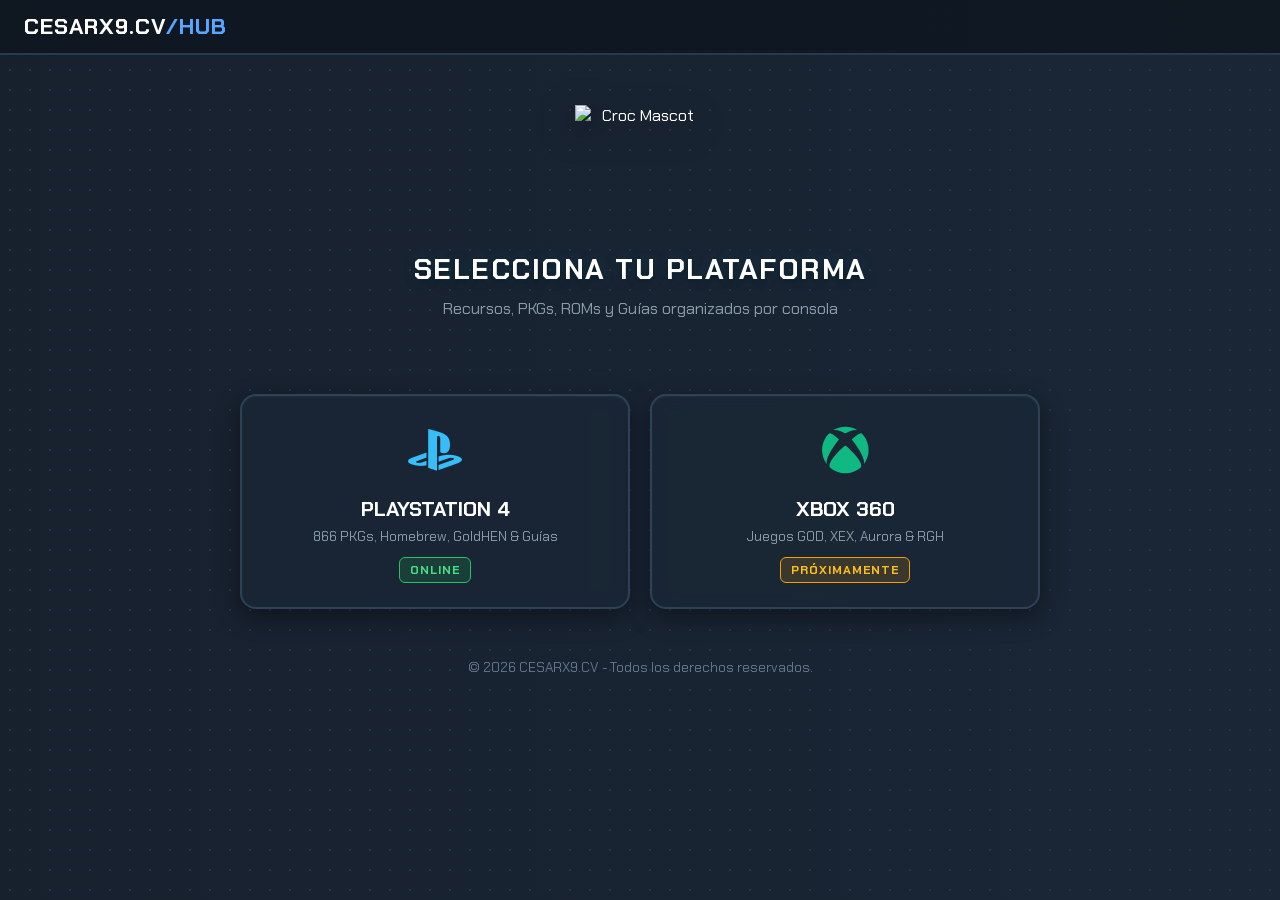
==== index.html @ 8a4fa2ce "Initial commit" ====
<!DOCTYPE html>
<html lang="es">

<head>
    <meta charset="UTF-8">
    <meta name="viewport" content="width=device-width, initial-scale=1.0">
    <title>CESARX9.CV | Multi-System Hub</title>
    <link rel="preconnect" href="https://fonts.googleapis.com">
    <link rel="preconnect" href="https://fonts.gstatic.com" crossorigin>
    <link href="https://fonts.googleapis.com/css2?family=Chakra+Petch:wght@600;700&display=swap" rel="stylesheet">
    <link rel="stylesheet" href="https://cdnjs.cloudflare.com/ajax/libs/font-awesome/6.4.0/css/all.min.css">
    <link rel="stylesheet" href="styles.css">
</head>

<body>

    <header class="top-bar">
        <div class="logo">
            CESARX9.CV<span>/HUB</span>
        </div>
    </header>

    <main class="main-layout">
        <section class="hero-section">
            <div class="mascot-container">
                <img src="https://api.iconify.design/emojione-v1:crocodile.svg" alt="Croc Mascot" class="mascot-img">
            </div>
            <h1 class="hero-title">SELECCIONA TU PLATAFORMA</h1>
            <p style="color: #8a9ba8; margin-top: -15px; margin-bottom: 30px;">Recursos, PKGs, ROMs y Guías organizados
                por consola</p>
        </section>

        <!-- Tarjetas de Selección de Consola -->
        <div class="systems-grid">

            <!-- Tarjeta PS4 -->
            <a href="ps4/index.html" class="system-card ps4-card">
                <div class="system-icon">
                    <i class="fa-brands fa-playstation"></i>
                </div>
                <div class="system-info">
                    <h2>PLAYSTATION 4</h2>
                    <p>866 PKGs, Homebrew, GoldHEN & Guías</p>
                </div>
                <span class="system-status active-status">ONLINE</span>
            </a>

            <!-- Tarjeta Xbox 360 -->
            <a href="#" class="system-card x360-card">
                <div class="system-icon">
                    <i class="fa-brands fa-xbox"></i>
                </div>
                <div class="system-info">
                    <h2>XBOX 360</h2>
                    <p>Juegos GOD, XEX, Aurora & RGH</p>
                </div>
                <span class="system-status coming-status">PRÓXIMAMENTE</span>
            </a>

        </div>
    </main>

    <footer class="site-footer">
        <p>© 2026 CESARX9.CV - Todos los derechos reservados.</p>
    </footer>

</body>

</html>
---- styles.css ----
:root {
  --bg-color: #17212e;
  --card-bg: #1e2d3d;
  --card-border: #2c3e50;
  --accent-blue: #3b82f6;
  --button-blue: #4a86e8;
  --text-main: #ffffff;
  --text-muted: #8a9ba8;
}

* {
  box-sizing: border-box;
  margin: 0;
  padding: 0;
}

body {
  background-color: var(--bg-color);
  color: var(--text-main);
  font-family: 'Chakra Petch', sans-serif;
  min-height: 100vh;
  background-image:
    radial-gradient(#253548 1px, transparent 1px),
    linear-gradient(to right, #17212e 0%, #1a2636 100%);
  background-size: 20px 20px, 100% 100%;
}

.top-bar {
  display: flex;
  justify-content: space-between;
  align-items: center;
  padding: 12px 24px;
  background-color: rgba(15, 23, 33, 0.9);
  border-bottom: 2px solid #2a3a4e;
}

.logo {
  font-size: 1.4rem;
  font-weight: 700;
  letter-spacing: 1px;
}

.logo span {
  color: #58a6ff;
}

.top-icons {
  display: flex;
  align-items: center;
  gap: 16px;
}

.font-icon {
  font-size: 1.2rem;
  color: #a0aec0;
  cursor: pointer;
  transition: color 0.2s;
  display: flex;
  align-items: center;
}

.font-icon:hover {
  color: #ffffff;
}

.avatar-small {
  display: flex;
  align-items: center;
  justify-content: center;
  width: 32px;
  height: 32px;
}

.avatar-small img {
  width: 100%;
  height: 100%;
  object-fit: cover;
  border-radius: 50%;
  border: 2px solid #38bdf8;
  display: block;
}

.main-layout {
  max-width: 1000px;
  margin: 0 auto;
  padding: 20px;
}

.hero-section {
  position: relative;
  text-align: center;
  padding: 30px 0 20px;
  margin-bottom: 25px;
}

.decor {
  position: absolute;
  color: #f59e0b;
  opacity: 0.8;
  font-size: 1.8rem;
  filter: drop-shadow(0 0 6px rgba(245, 158, 11, 0.4));
}

.star-left {
  top: 10px;
  left: 5%;
  font-size: 2.2rem;
}

.star-right {
  top: 60px;
  right: 8%;
  font-size: 1.8rem;
}

.dpad-left {
  top: 80px;
  left: 8%;
  color: #475569;
  font-size: 2rem;
}

.dpad-right {
  top: 120px;
  right: 5%;
  color: #475569;
  font-size: 2rem;
}

.mascot-container {
  display: flex;
  justify-content: center;
  align-items: center;
  margin-bottom: 15px;
}

.mascot-img {
  width: 130px;
  height: 130px;
  filter: drop-shadow(0 8px 16px rgba(0, 0, 0, 0.5));
  transition: transform 0.3s ease;
}

.mascot-img:hover {
  transform: scale(1.08) rotate(-3deg);
}

.hero-title {
  font-size: 1.8rem;
  font-weight: 700;
  letter-spacing: 1.5px;
  color: #ffffff;
  text-shadow: 0 2px 8px rgba(0, 0, 0, 0.8), 0 0 12px rgba(56, 189, 248, 0.3);
  margin-bottom: 25px;
  text-transform: uppercase;
}

.action-buttons-bar {
  display: grid;
  grid-template-columns: repeat(3, 1fr);
  gap: 15px;
  background: rgba(26, 39, 54, 0.75);
  backdrop-filter: blur(8px);
  -webkit-backdrop-filter: blur(8px);
  padding: 16px;
  border-radius: 16px;
  border: 2px solid #2e4156;
  box-shadow: inset 0 1px 2px rgba(255, 255, 255, 0.05), 0 8px 24px rgba(0, 0, 0, 0.4);
}

.nav-btn {
  display: flex;
  align-items: center;
  justify-content: center;
  gap: 12px;
  background: linear-gradient(180deg, #233547 0%, #1a2837 100%);
  border: 1.5px solid #3a5068;
  border-radius: 8px;
  padding: 12px 16px;
  color: #ffffff;
  text-decoration: none;
  font-weight: 700;
  font-size: 1.1rem;
  transition: all 0.2s ease;
  cursor: pointer;
}

.nav-btn i {
  font-size: 1.4rem;
  color: #38bdf8;
}

.nav-btn:hover {
  background: linear-gradient(180deg, #2c4259 0%, #203144 100%);
  border-color: #38bdf8;
  transform: translateY(-2px);
  box-shadow: 0 4px 12px rgba(56, 189, 248, 0.2);
}

.btn-kofi i {
  color: #ef4444;
}

.btn-text {
  display: flex;
  flex-direction: column;
  align-items: flex-start;
  line-height: 1.1;
}

.btn-title {
  font-size: 1.05rem;
}

.btn-subtitle {
  font-size: 0.65rem;
  color: var(--text-muted);
  font-weight: 600;
}

@media (max-width: 680px) {
  .action-buttons-bar {
    grid-template-columns: 1fr;
  }

  .hero-title {
    font-size: 1.3rem;
  }
}

.resources-section {
  margin-top: 10px;
}

.resources-container {
  background: rgba(26, 39, 54, 0.75);
  backdrop-filter: blur(8px);
  -webkit-backdrop-filter: blur(8px);
  border: 2px solid #2e4156;
  border-radius: 16px;
  padding: 24px;
  margin-bottom: 25px;
  box-shadow: inset 0 1px 2px rgba(255, 255, 255, 0.05), 0 8px 24px rgba(0, 0, 0, 0.4);
}

.section-title {
  font-size: 1.4rem;
  color: #ffffff;
  margin-bottom: 20px;
  letter-spacing: 1px;
}

.pkg-grid {
  display: grid;
  grid-template-columns: repeat(3, 1fr);
  gap: 16px;
}

.pkg-card {
  background-color: rgba(15, 23, 33, 0.85);
  border: 1.5px solid #2c3e50;
  border-radius: 12px;
  padding: 12px;
  display: flex;
  flex-direction: column;
  gap: 12px;
  box-shadow: 0 4px 10px rgba(0, 0, 0, 0.3);
}

.pkg-info {
  display: flex;
  align-items: center;
  gap: 12px;
}

.pkg-thumb {
  width: 65px;
  height: 65px;
  border-radius: 8px;
  object-fit: cover;
  border: 1px solid #3a5068;
}

.pkg-details {
  display: flex;
  flex-direction: column;
  gap: 4px;
}

.pkg-details h3 {
  font-size: 0.95rem;
  color: #ffffff;
  font-weight: 700;
}

.pkg-size {
  font-size: 0.8rem;
  color: #8a9ba8;
}

.btn-link {
  width: 100%;
  background: linear-gradient(180deg, #3b82f6 0%, #2563eb 100%);
  color: #ffffff;
  border: 1px solid #60a5fa;
  border-radius: 6px;
  padding: 8px;
  font-family: 'Chakra Petch', sans-serif;
  font-weight: 700;
  font-size: 0.9rem;
  cursor: pointer;
  transition: all 0.2s ease;
  box-shadow: 0 2px 6px rgba(37, 99, 235, 0.4);
}

.btn-link:hover {
  background: linear-gradient(180deg, #60a5fa 0%, #3b82f6 100%);
  transform: translateY(-1px);
  box-shadow: 0 4px 12px rgba(59, 130, 246, 0.5);
}

.info-banner {
  background: rgba(26, 39, 54, 0.75);
  backdrop-filter: blur(8px);
  -webkit-backdrop-filter: blur(8px);
  border: 2px solid #2e4156;
  border-radius: 12px;
  padding: 24px;
  text-align: center;
  margin-bottom: 25px;
}

.stars-row {
  color: #f59e0b;
  font-size: 1.2rem;
  margin-bottom: 10px;
  display: flex;
  justify-content: center;
  gap: 6px;
}

.info-banner p {
  color: #cbd5e1;
  font-size: 1rem;
  line-height: 1.5;
}

.kofi-banner-card {
  background: rgba(26, 39, 54, 0.75);
  backdrop-filter: blur(8px);
  -webkit-backdrop-filter: blur(8px);
  border: 2px solid #2e4156;
  border-radius: 12px;
  padding: 30px;
  display: flex;
  flex-direction: column;
  align-items: center;
  justify-content: center;
  gap: 12px;
  cursor: pointer;
  transition: all 0.2s ease;
}

.kofi-banner-card:hover {
  border-color: #ef4444;
  transform: translateY(-2px);
  box-shadow: 0 6px 20px rgba(239, 68, 68, 0.2);
}

.kofi-icon {
  font-size: 2.8rem;
  color: #ef4444;
  filter: drop-shadow(0 2px 6px rgba(239, 68, 68, 0.4));
}

.kofi-banner-card h3 {
  font-size: 1.3rem;
  color: #ffffff;
  letter-spacing: 1px;
}

@media (max-width: 768px) {
  .pkg-grid {
    grid-template-columns: repeat(2, 1fr);
  }
}

@media (max-width: 480px) {
  .pkg-grid {
    grid-template-columns: 1fr;
  }
}

.modal-overlay {
  position: fixed;
  top: 0;
  left: 0;
  width: 100%;
  height: 100%;
  background: rgba(0, 0, 0, 0.75);
  backdrop-filter: blur(5px);
  display: flex;
  justify-content: center;
  align-items: center;
  opacity: 0;
  pointer-events: none;
  transition: opacity 0.25s ease;
  z-index: 1000;
}

.modal-overlay.active {
  opacity: 1;
  pointer-events: auto;
}

.modal-content {
  background: #1a2736;
  border: 2px solid #2e4156;
  border-radius: 16px;
  padding: 24px;
  width: 90%;
  max-width: 420px;
  position: relative;
  box-shadow: 0 10px 30px rgba(0, 0, 0, 0.5);
}

.modal-close {
  position: absolute;
  top: 12px;
  right: 16px;
  background: none;
  border: none;
  color: #8a9ba8;
  font-size: 1.5rem;
  cursor: pointer;
}

.modal-close:hover {
  color: #ffffff;
}

#modal-title {
  color: #ffffff;
  margin-bottom: 6px;
  font-size: 1.2rem;
}

.modal-subtitle {
  color: #8a9ba8;
  font-size: 0.85rem;
  margin-bottom: 18px;
}

.links-list {
  display: flex;
  flex-direction: column;
  gap: 10px;
}

.download-link {
  display: flex;
  align-items: center;
  gap: 10px;
  background: #233547;
  border: 1px solid #3a5068;
  color: #38bdf8;
  padding: 10px 14px;
  border-radius: 8px;
  text-decoration: none;
  font-weight: 700;
  font-size: 0.9rem;
  transition: all 0.2s ease;
}

.download-link:hover {
  background: #2c4259;
  border-color: #38bdf8;
  color: #ffffff;
}

/* Footer */
.site-footer {
  text-align: center;
  padding: 30px 0 10px;
  color: #64748b;
  font-size: 0.85rem;
}

.search-box {
  position: relative;
  width: 100%;
  margin-bottom: 20px;
}

.search-icon {
  position: absolute;
  left: 14px;
  top: 50%;
  transform: translateY(-50%);
  color: #8a9ba8;
  font-size: 1rem;
  pointer-events: none;
}

#search-guides,
#search-input {
  width: 100%;
  box-sizing: border-box;
  padding: 12px 14px 12px 42px;
  background: rgba(15, 23, 33, 0.9);
  border: 1.5px solid #2e4156;
  border-radius: 10px;
  color: #ffffff;
  font-family: 'Chakra Petch', sans-serif;
  font-size: 0.95rem;
  outline: none;
  transition: border-color 0.2s ease;
}

#search-guides:focus,
#search-input:focus {
  border-color: #38bdf8;
  box-shadow: 0 0 10px rgba(56, 189, 248, 0.2);
}

.no-results {
  grid-column: 1 / -1;
  text-align: center;
  color: #8a9ba8;
  padding: 20px 0;
  font-size: 0.95rem;
}

.guides-grid {
  display: grid;
  grid-template-columns: repeat(2, 1fr);
  gap: 20px;
}

.guide-card {
  background-color: rgba(15, 23, 33, 0.85);
  border: 1.5px solid #2c3e50;
  border-radius: 12px;
  padding: 18px;
  display: flex;
  flex-direction: column;
  justify-content: space-between;
  gap: 12px;
}

.guide-header {
  display: flex;
  justify-content: space-between;
  align-items: center;
}

.guide-icon {
  font-size: 1.5rem;
  color: #38bdf8;
}

.guide-badge {
  background-color: #1e293b;
  color: #a0aec0;
  border: 1px solid #3a5068;
  font-size: 0.75rem;
  padding: 2px 8px;
  border-radius: 4px;
}

.guide-card h3 {
  font-size: 1.05rem;
  color: #ffffff;
}

.guide-card p {
  font-size: 0.85rem;
  color: #8a9ba8;
  line-height: 1.4;
}

.guide-footer {
  display: flex;
  justify-content: space-between;
  align-items: center;
  margin-top: 5px;
}

.read-time {
  font-size: 0.8rem;
  color: #64748b;
}

.btn-read {
  width: auto;
  padding: 6px 16px;
}

@media (max-width: 680px) {
  .guides-grid {
    grid-template-columns: 1fr;
  }
}

.systems-grid {
  display: grid;
  grid-template-columns: repeat(2, 1fr);
  gap: 20px;
  max-width: 800px;
  margin: 0 auto;
}

.system-card {
  background: rgba(26, 39, 54, 0.75);
  backdrop-filter: blur(8px);
  -webkit-backdrop-filter: blur(8px);
  border: 2px solid #2e4156;
  border-radius: 16px;
  padding: 24px;
  display: flex;
  flex-direction: column;
  align-items: center;
  text-align: center;
  gap: 12px;
  text-decoration: none;
  color: #ffffff;
  transition: all 0.25s ease;
  position: relative;
  box-shadow: inset 0 1px 2px rgba(255, 255, 255, 0.05), 0 8px 24px rgba(0, 0, 0, 0.4);
}

.system-card:hover {
  transform: translateY(-4px);
  border-color: #38bdf8;
  box-shadow: 0 10px 28px rgba(56, 189, 248, 0.25);
}

.system-icon {
  font-size: 3rem;
  color: #38bdf8;
}

.x360-card:hover {
  border-color: #10b981;
  box-shadow: 0 10px 28px rgba(16, 185, 129, 0.25);
}

.x360-card .system-icon {
  color: #10b981;
}

.system-info h2 {
  font-size: 1.3rem;
  margin-bottom: 6px;
}

.system-info p {
  font-size: 0.85rem;
  color: #8a9ba8;
}

.system-status {
  font-size: 0.75rem;
  font-weight: 700;
  padding: 4px 10px;
  border-radius: 6px;
  letter-spacing: 1px;
}

.active-status {
  background-color: rgba(34, 197, 94, 0.15);
  color: #4ade80;
  border: 1px solid #22c55e;
}

.coming-status {
  background-color: rgba(245, 158, 11, 0.15);
  color: #fbbf24;
  border: 1px solid #f59e0b;
}

@media (max-width: 600px) {
  .systems-grid {
    grid-template-columns: 1fr;
  }
}
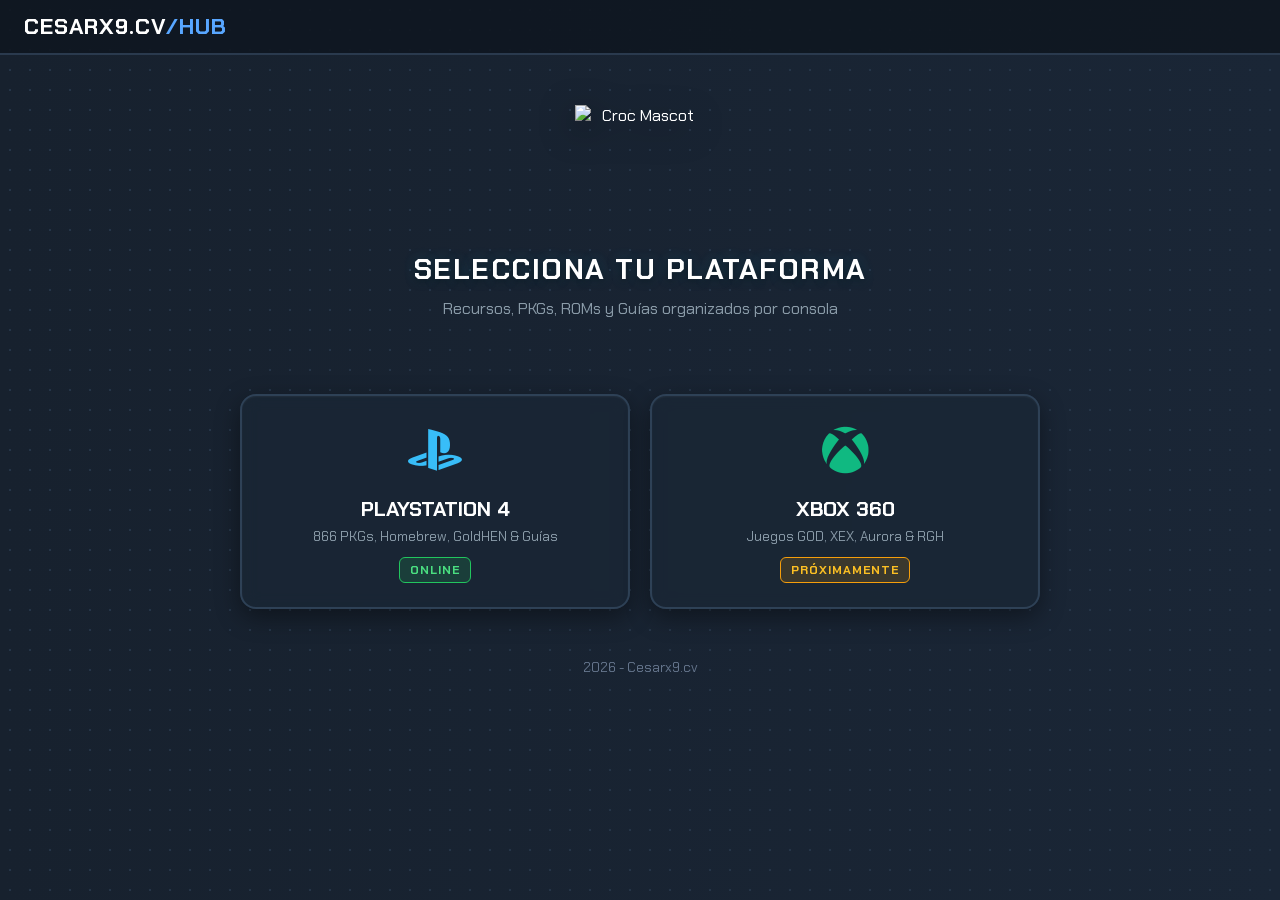
==== commit c01ae036: "fix: sync local CNAME and UI updates" ====
--- a/index.html
+++ b/index.html
@@ -61,7 +61,7 @@
     </main>
 
     <footer class="site-footer">
-        <p>© 2026 CESARX9.CV - Todos los derechos reservados.</p>
+        <p>2026 - Cesarx9.cv</p>
     </footer>
 
 </body>
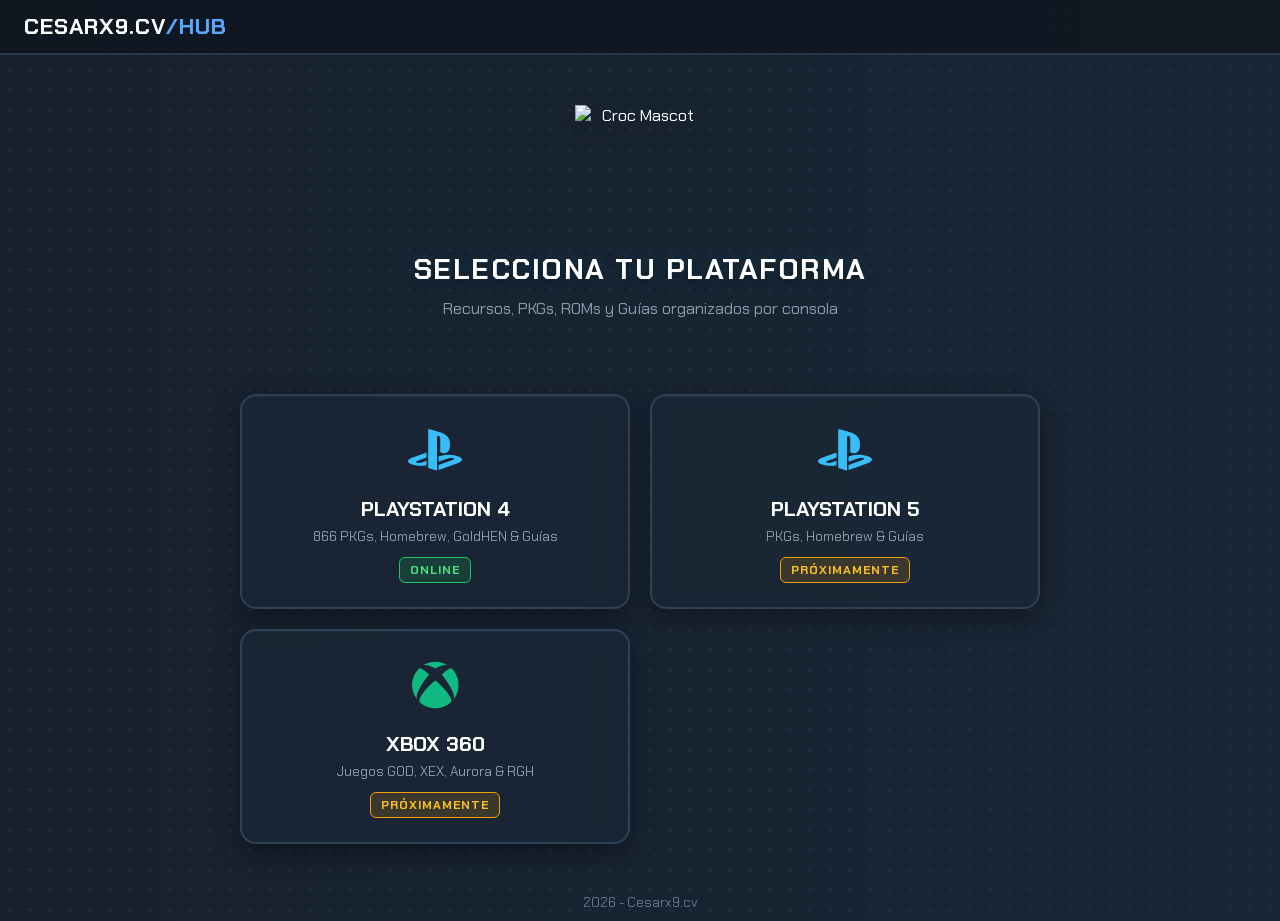
==== commit 35d0dba4: "updated games.js" ====
--- a/index.html
+++ b/index.html
@@ -1,39 +1,31 @@
 <!DOCTYPE html>
 <html lang="es">
-
 <head>
     <meta charset="UTF-8">
     <meta name="viewport" content="width=device-width, initial-scale=1.0">
-    <title>CESARX9.CV | Multi-System Hub</title>
+    <title>Cesarx9.cv | Gamer Hub</title>
     <link rel="preconnect" href="https://fonts.googleapis.com">
     <link rel="preconnect" href="https://fonts.gstatic.com" crossorigin>
     <link href="https://fonts.googleapis.com/css2?family=Chakra+Petch:wght@600;700&display=swap" rel="stylesheet">
     <link rel="stylesheet" href="https://cdnjs.cloudflare.com/ajax/libs/font-awesome/6.4.0/css/all.min.css">
     <link rel="stylesheet" href="styles.css">
 </head>
-
 <body>
-
     <header class="top-bar">
         <div class="logo">
             CESARX9.CV<span>/HUB</span>
         </div>
     </header>
-
     <main class="main-layout">
         <section class="hero-section">
             <div class="mascot-container">
                 <img src="https://api.iconify.design/emojione-v1:crocodile.svg" alt="Croc Mascot" class="mascot-img">
             </div>
             <h1 class="hero-title">SELECCIONA TU PLATAFORMA</h1>
-            <p style="color: #8a9ba8; margin-top: -15px; margin-bottom: 30px;">Recursos, PKGs, ROMs y Guías organizados
-                por consola</p>
+            <p style="color: #8a9ba8; margin-top: -15px; margin-bottom: 30px;">Recursos, PKGs, ROMs y Guías organizados por consola</p>
         </section>
-
-        <!-- Tarjetas de Selección de Consola -->
         <div class="systems-grid">
-
-            <!-- Tarjeta PS4 -->
+            <!-- PS4 -->
             <a href="ps4/index.html" class="system-card ps4-card">
                 <div class="system-icon">
                     <i class="fa-brands fa-playstation"></i>
@@ -44,8 +36,18 @@
                 </div>
                 <span class="system-status active-status">ONLINE</span>
             </a>
-
-            <!-- Tarjeta Xbox 360 -->
+            <!-- PS5 -->
+            <a href="#" class="system-card ps5-card">
+                <div class="system-icon">
+                    <i class="fa-brands fa-playstation"></i>
+                </div>
+                <div class="system-info">
+                    <h2>PLAYSTATION 5</h2>
+                    <p>PKGs, Homebrew & Guías</p>
+                </div>
+                <span class="system-status coming-status">PRÓXIMAMENTE</span>
+            </a>
+            <!-- Xbox 360 -->
             <a href="#" class="system-card x360-card">
                 <div class="system-icon">
                     <i class="fa-brands fa-xbox"></i>
@@ -56,14 +58,10 @@
                 </div>
                 <span class="system-status coming-status">PRÓXIMAMENTE</span>
             </a>
-
         </div>
     </main>
-
     <footer class="site-footer">
         <p>2026 - Cesarx9.cv</p>
     </footer>
-
 </body>
-
 </html>
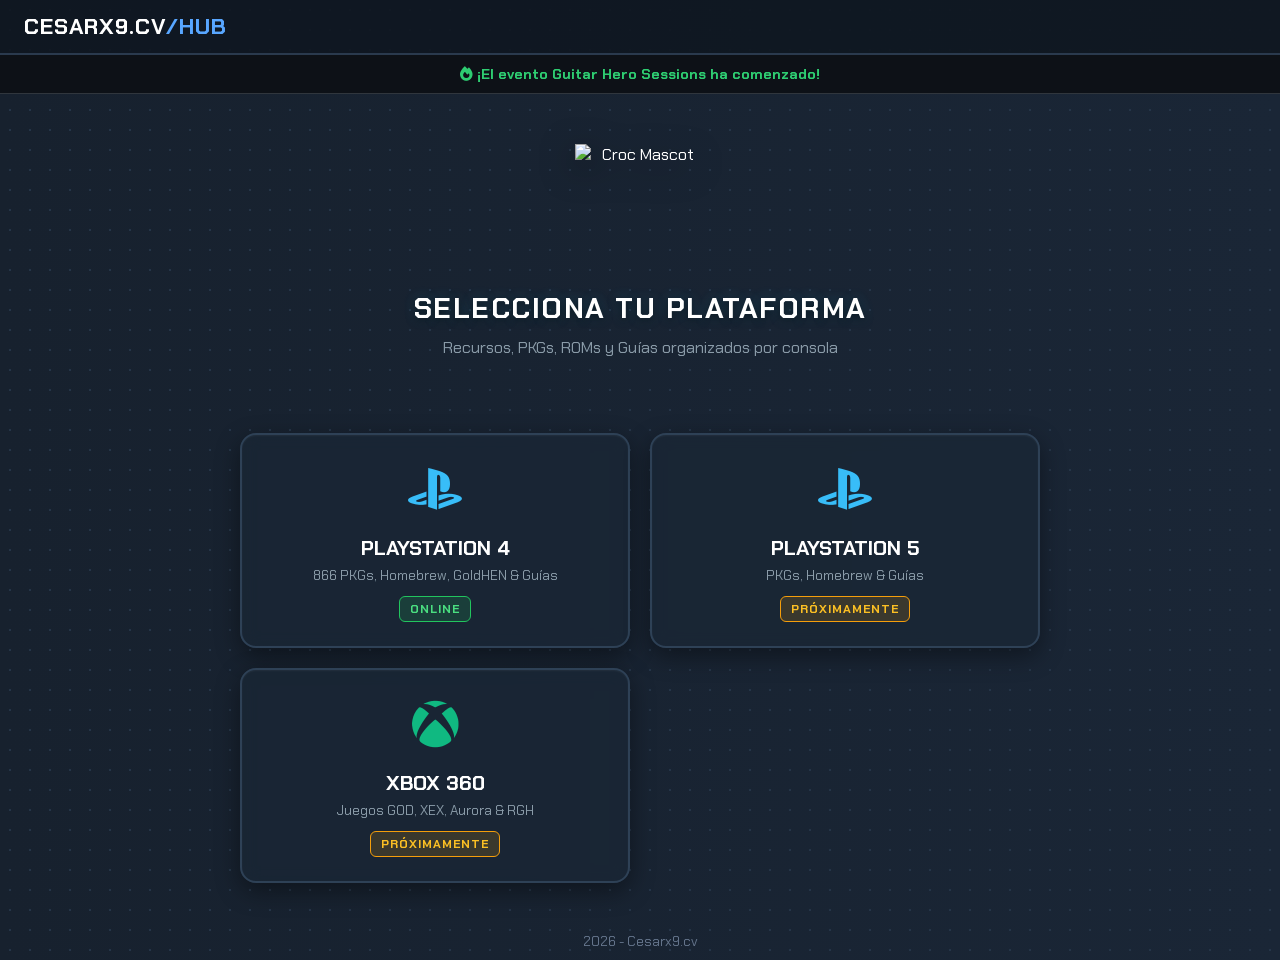
==== commit f40a6b64: "GUITAR HERO SESSIONSgit add .!" ====
--- a/index.html
+++ b/index.html
@@ -1,5 +1,6 @@
 <!DOCTYPE html>
 <html lang="es">
+
 <head>
     <meta charset="UTF-8">
     <meta name="viewport" content="width=device-width, initial-scale=1.0">
@@ -10,20 +11,46 @@
     <link rel="stylesheet" href="https://cdnjs.cloudflare.com/ajax/libs/font-awesome/6.4.0/css/all.min.css">
     <link rel="stylesheet" href="styles.css">
 </head>
+
 <body>
     <header class="top-bar">
         <div class="logo">
             CESARX9.CV<span>/HUB</span>
         </div>
     </header>
+
+    <!-- Barra de Countdown de Guitar Hero Sessions -->
+    <div id="event-countdown"
+        style="background: #0d1117; border-bottom: 1px solid #30363d; padding: 10px 20px; text-align: center; font-family: 'Chakra Petch', sans-serif;">
+        <div
+            style="max-width: 1200px; margin: 0 auto; display: flex; flex-wrap: wrap; justify-content: center; align-items: center; gap: 15px;">
+            <span
+                style="color: #f0f6fc; font-size: 0.9rem; font-weight: bold; display: flex; align-items: center; gap: 6px;">
+                <i class="fa-solid fa-guitar" style="color: #ff007f;"></i> GUITAR HERO SESSIONS:
+            </span>
+            <div id="countdown-timer" style="display: flex; gap: 10px; font-size: 0.85rem; color: #8b949e;">
+                <div><span id="days" style="color: #38bdf8; font-weight: bold; font-size: 1rem;">00</span> Días</div>
+                <div><span id="hours" style="color: #38bdf8; font-weight: bold; font-size: 1rem;">00</span> Hrs</div>
+                <div><span id="minutes" style="color: #38bdf8; font-weight: bold; font-size: 1rem;">00</span> Min</div>
+                <div><span id="seconds" style="color: #ff007f; font-weight: bold; font-size: 1rem;">00</span> Seg</div>
+            </div>
+            <a href="https://www.facebook.com/photo/?fbid=1701680465297062&set=a.440817998049988" target="_blank"
+                style="background: #21262d; color: #c9d1d9; border: 1px solid #30363d; padding: 4px 10px; border-radius: 4px; font-size: 0.8rem; text-decoration: none; transition: 0.2s;">
+                ¡Falta poco! 🎸
+            </a>
+        </div>
+    </div>
+
     <main class="main-layout">
         <section class="hero-section">
             <div class="mascot-container">
                 <img src="https://api.iconify.design/emojione-v1:crocodile.svg" alt="Croc Mascot" class="mascot-img">
             </div>
             <h1 class="hero-title">SELECCIONA TU PLATAFORMA</h1>
-            <p style="color: #8a9ba8; margin-top: -15px; margin-bottom: 30px;">Recursos, PKGs, ROMs y Guías organizados por consola</p>
+            <p style="color: #8a9ba8; margin-top: -15px; margin-bottom: 30px;">Recursos, PKGs, ROMs y Guías organizados
+                por consola</p>
         </section>
+
         <div class="systems-grid">
             <!-- PS4 -->
             <a href="ps4/index.html" class="system-card ps4-card">
@@ -36,6 +63,7 @@
                 </div>
                 <span class="system-status active-status">ONLINE</span>
             </a>
+
             <!-- PS5 -->
             <a href="#" class="system-card ps5-card">
                 <div class="system-icon">
@@ -47,6 +75,7 @@
                 </div>
                 <span class="system-status coming-status">PRÓXIMAMENTE</span>
             </a>
+
             <!-- Xbox 360 -->
             <a href="#" class="system-card x360-card">
                 <div class="system-icon">
@@ -60,8 +89,48 @@
             </a>
         </div>
     </main>
+
     <footer class="site-footer">
         <p>2026 - Cesarx9.cv</p>
     </footer>
+
+    <!-- Script del Contador (Asegúrate de tener también este bloque de JS al final o en tu archivo de script principal) -->
+    <script>
+      document.addEventListener('DOMContentLoaded', () => {
+        const eventDate = new Date(2026, 9, 24, 18, 0, 0).getTime();
+
+        function actualizarContador() {
+          const now = new Date().getTime();
+          const distance = eventDate - now;
+          const container = document.getElementById('event-countdown');
+
+          if (distance < 0) {
+            if (container) {
+              container.innerHTML = '<div style="color: #2ecc71; font-weight: bold; font-size: 0.9rem;"><i class="fa-solid fa-fire"></i> ¡El evento Guitar Hero Sessions ha comenzado!</div>';
+            }
+            return;
+          }
+
+          const days = Math.floor(distance / (1000 * 60 * 60 * 24));
+          const hours = Math.floor((distance % (1000 * 60 * 60 * 24)) / (1000 * 60 * 60));
+          const minutes = Math.floor((distance % (1000 * 60 * 60)) / (1000 * 60));
+          const seconds = Math.floor((distance % (1000 * 60)) / 1000);
+
+          const daysEl = document.getElementById('days');
+          const hoursEl = document.getElementById('hours');
+          const minutesEl = document.getElementById('minutes');
+          const secondsEl = document.getElementById('seconds');
+
+          if (daysEl) daysEl.textContent = String(days).padStart(2, '0');
+          if (hoursEl) hoursEl.textContent = String(hours).padStart(2, '0');
+          if (minutesEl) minutesEl.textContent = String(minutes).padStart(2, '0');
+          if (secondsEl) secondsEl.textContent = String(seconds).padStart(2, '0');
+        }
+
+        actualizarContador();
+        setInterval(actualizarContador, 1000);
+      });
+    </script>
 </body>
+
 </html>
